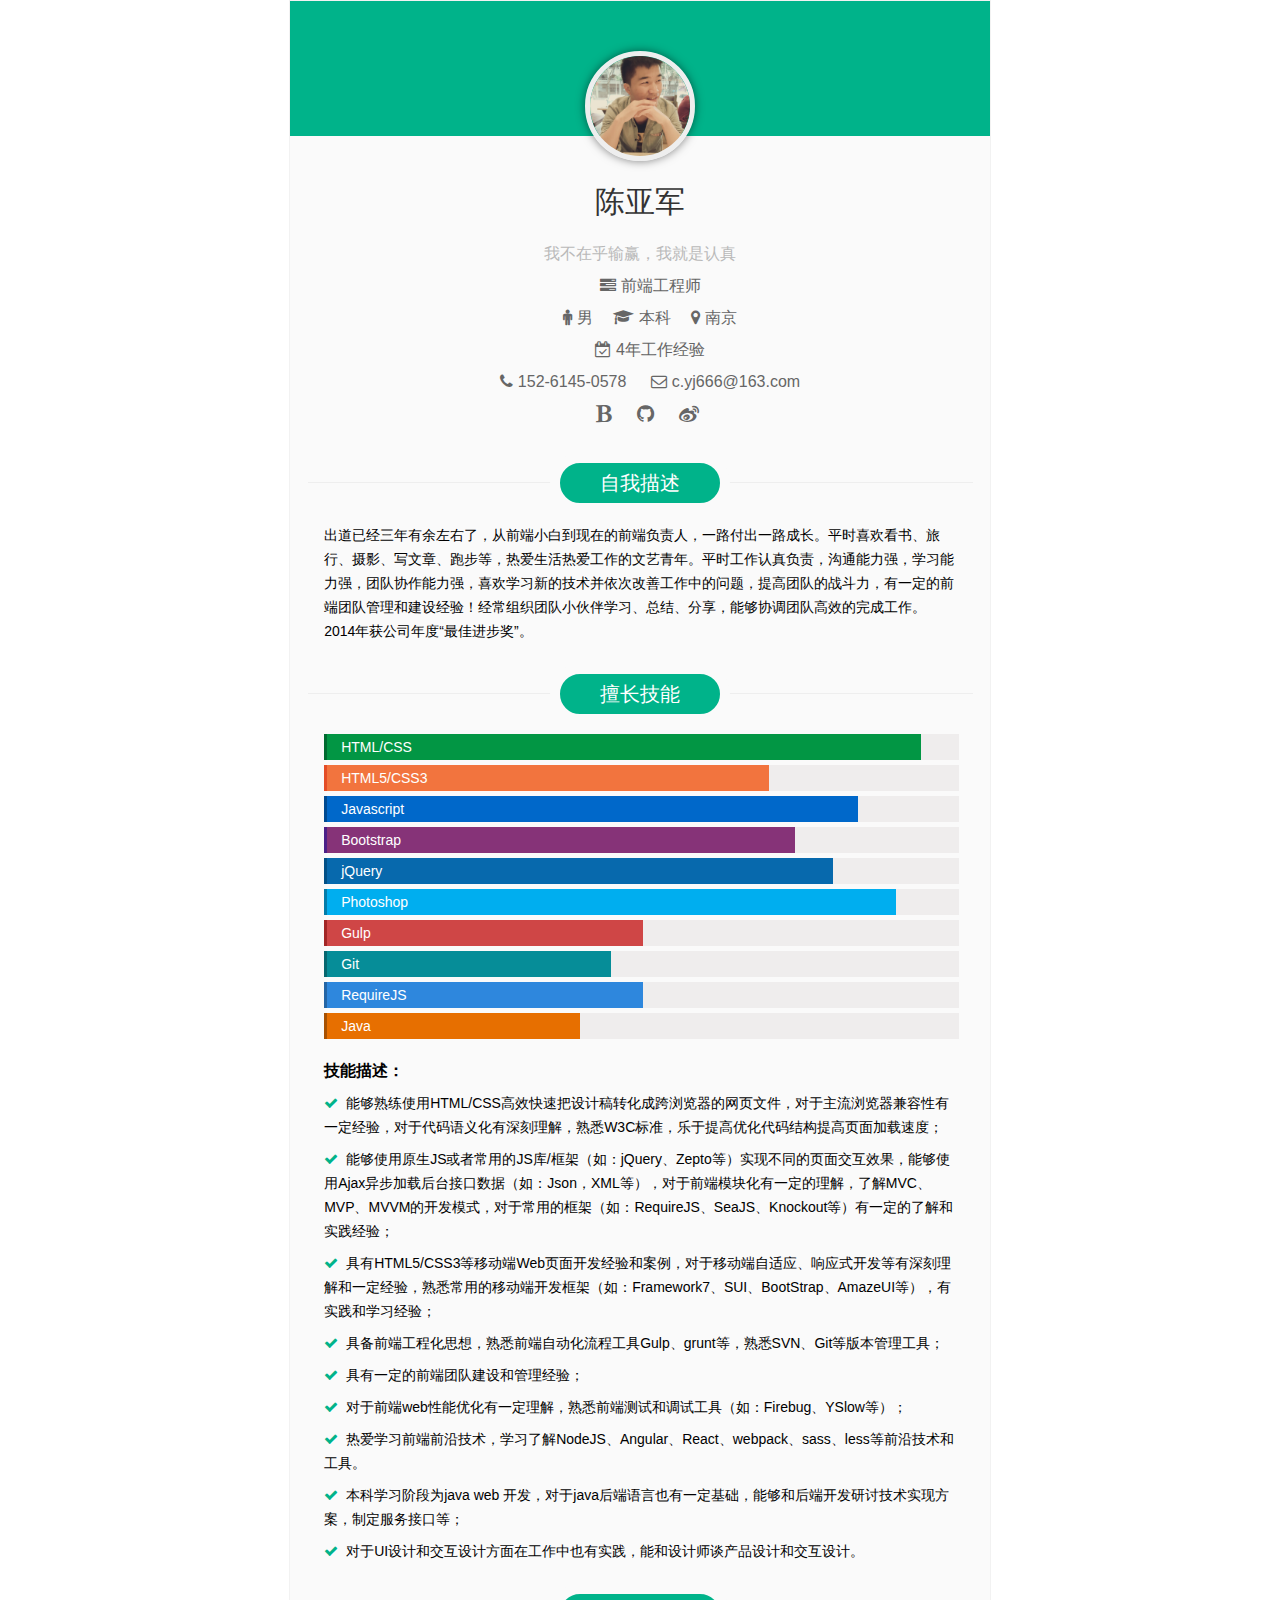
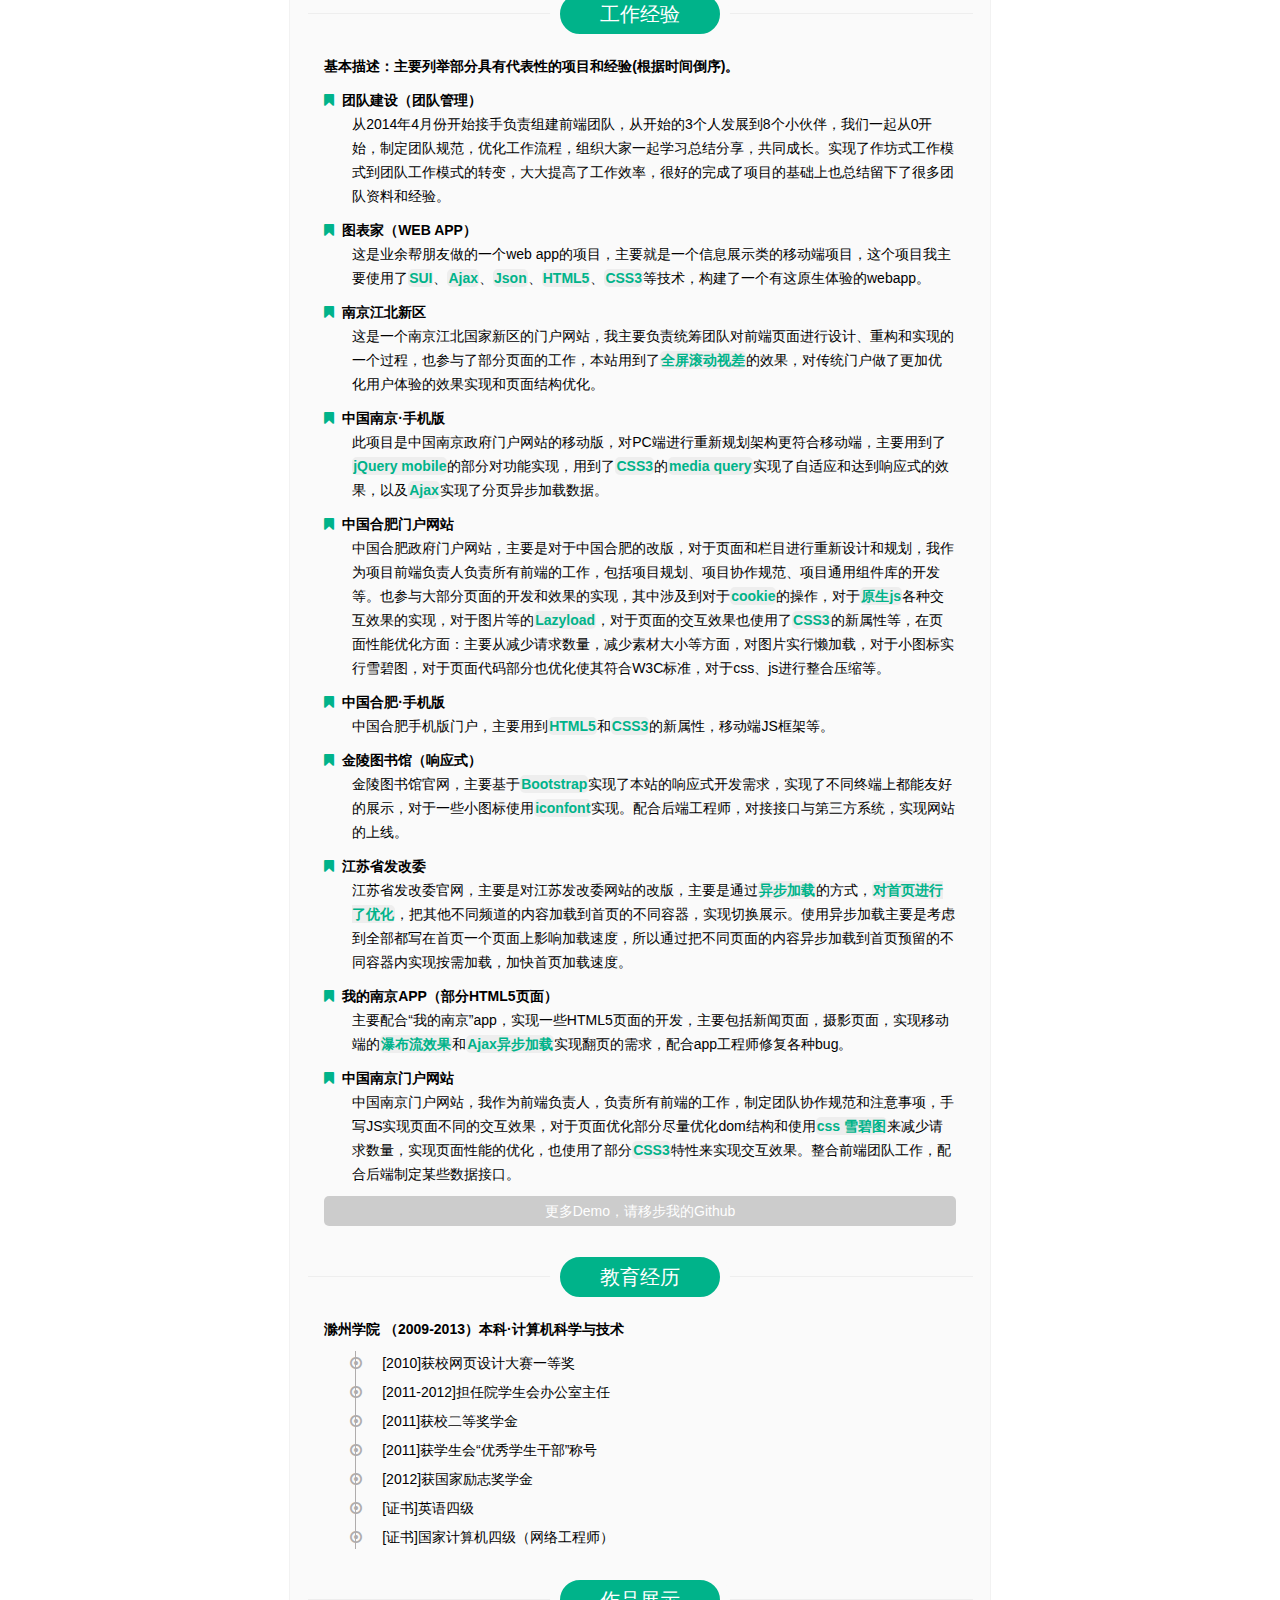
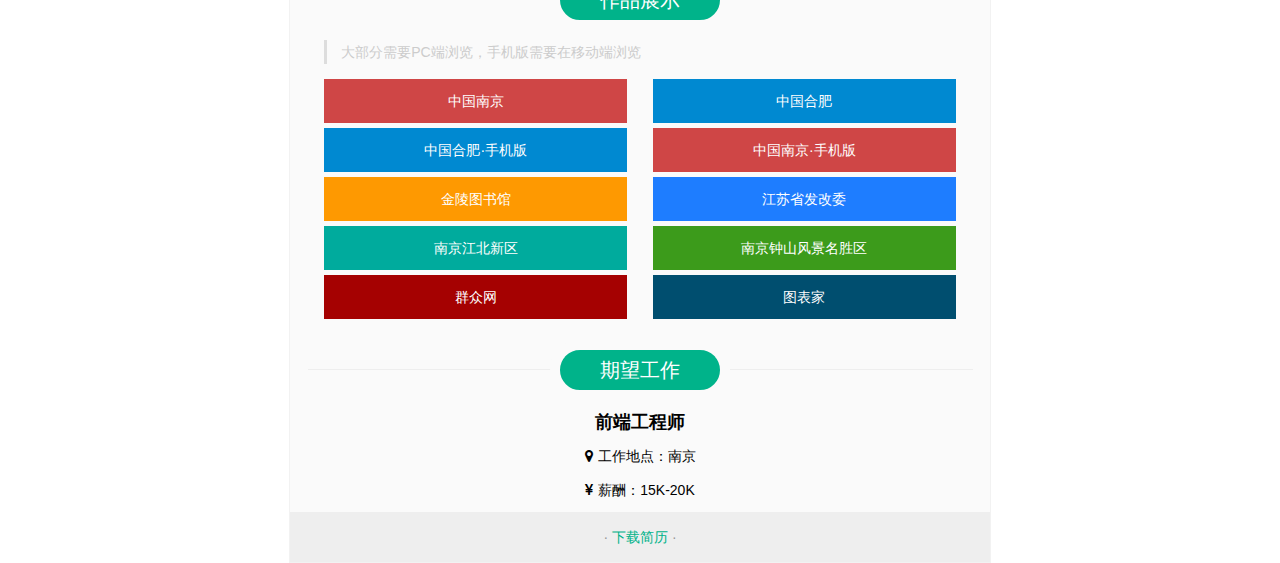
==== index-v1.html @ 7d3018c2 "update resume" ====
<!DOCTYPE html>
<html lang="en">
<head>
	<meta charset="UTF-8">
	<meta http-equiv="X-UA-Compatible" content="IE=edge">
	<title>Yajun's Resume</title>
	<meta name="viewport" content="initial-scale=1, maximum-scale=1">
	<meta name="apple-mobile-web-app-capable" content="yes">
    <meta name="apple-mobile-web-app-status-bar-style" content="black">

	<link rel="stylesheet" type="text/css"  href="css/resume.css">
	<link rel="stylesheet" type="text/css"  href="css/font-awesome.min.css">
</head>
<body>
<div class="warp">
	<div class="header">
		<img src="img/photo.jpg" />
	</div>
	<div class="block info">
		<h2>陈亚军</h2>
		<p class="f_word">我不在乎输赢，我就是认真</p>
		<p><i class="fa fa-tasks"></i>前端工程师</p>
		<p><span><i class="fa fa-male"></i>男</span><span><i class="fa fa-graduation-cap"></i>本科</span><span><i class="fa fa-map-marker"></i>南京</span></p>
		<p><i class="fa fa-calendar-check-o"></i><span>4年工作经验</span></p>
		<p><span><i class="fa fa-phone"></i>152-6145-0578</span> <span><i class="fa fa-envelope-o"></i>c.yj666@163.com</span></p>
		<p><a href="https://github.com/stuxt/stuxt.github.io/issues" target="_blank"><i class="fa fa-bold"></i></a><a href="https://github.com/stuxt" target="_blank"><i class="fa fa-github"></i></a><a href="http://weibo.com/cyj666" target="_blank"><i class="fa fa-weibo"></i></a></p>
	</div>
	<div class="ex-box">
		<div class="item-box">
			<div class="title">自我描述</div>
			<div class="content">
				<p>出道已经三年有余左右了，从前端小白到现在的前端负责人，一路付出一路成长。平时喜欢看书、旅行、摄影、写文章、跑步等，热爱生活热爱工作的文艺青年。平时工作认真负责，沟通能力强，学习能力强，团队协作能力强，喜欢学习新的技术并依次改善工作中的问题，提高团队的战斗力，有一定的前端团队管理和建设经验！经常组织团队小伙伴学习、总结、分享，能够协调团队高效的完成工作。2014年获公司年度“最佳进步奖”。</p>
			</div>
		</div>
		<div class="item-box skill">
			<div class="title">擅长技能</div>
			<div class="content">
				<ul class="tec-list">
					<li class="tec-hc"><div class="pro-box"><div class="pro-inner"><span>HTML/CSS</span></div></div></li>
					<li class="tec-h5c3"><div class="pro-box"><div class="pro-inner"><span>HTML5/CSS3</span></div></div></li>
					<li class="tec-js"><div class="pro-box"><div class="pro-inner"><span>Javascript</span></div></div></li>
					<li class="tec-bs"><div class="pro-box"><div class="pro-inner"><span>Bootstrap</span></div></div></li>
					<li class="tec-jq"><div class="pro-box"><div class="pro-inner"><span>jQuery</span></div></div></li>
					<!-- <li class="tec-node"><div class="pro-box"><div class="pro-inner"><span>NodeJS</span></div></div></li> -->
					<li class="tec-ps"><div class="pro-box"><div class="pro-inner"><span>Photoshop</span></div></div></li>
					<li class="tec-gulp"><div class="pro-box"><div class="pro-inner"><span>Gulp</span></div></div></li>
					<li class="tec-git"><div class="pro-box"><div class="pro-inner"><span>Git</span></div></div></li>
					<li class="tec-rq"><div class="pro-box"><div class="pro-inner"><span>RequireJS</span></div></div></li>
					<li class="tec-java"><div class="pro-box"><div class="pro-inner"><span>Java</span></div></div></li>
				</ul>
				<p><span>技能描述：</span></p>
				<ul class="skill-list">
					<li><i class="fa fa-check"></i>能够熟练使用HTML/CSS高效快速把设计稿转化成跨浏览器的网页文件，对于主流浏览器兼容性有一定经验，对于代码语义化有深刻理解，熟悉W3C标准，乐于提高优化代码结构提高页面加载速度；</li>
					<li><i class="fa fa-check"></i>能够使用原生JS或者常用的JS库/框架（如：jQuery、Zepto等）实现不同的页面交互效果，能够使用Ajax异步加载后台接口数据（如：Json，XML等），对于前端模块化有一定的理解，了解MVC、MVP、MVVM的开发模式，对于常用的框架（如：RequireJS、SeaJS、Knockout等）有一定的了解和实践经验；</li>
					<li><i class="fa fa-check"></i>具有HTML5/CSS3等移动端Web页面开发经验和案例，对于移动端自适应、响应式开发等有深刻理解和一定经验，熟悉常用的移动端开发框架（如：Framework7、SUI、BootStrap、AmazeUI等），有实践和学习经验；</li>
					<li><i class="fa fa-check"></i>具备前端工程化思想，熟悉前端自动化流程工具Gulp、grunt等，熟悉SVN、Git等版本管理工具；</li>
					<li><i class="fa fa-check"></i>具有一定的前端团队建设和管理经验；</li>
					<li><i class="fa fa-check"></i>对于前端web性能优化有一定理解，熟悉前端测试和调试工具（如：Firebug、YSlow等）；</li>
					<li><i class="fa fa-check"></i>热爱学习前端前沿技术，学习了解NodeJS、Angular、React、webpack、sass、less等前沿技术和工具。</li>
					<li><i class="fa fa-check"></i>本科学习阶段为java web 开发，对于java后端语言也有一定基础，能够和后端开发研讨技术实现方案，制定服务接口等；</li>
					<li><i class="fa fa-check"></i>对于UI设计和交互设计方面在工作中也有实践，能和设计师谈产品设计和交互设计。</li>
				</ul>
			</div>
		</div>
		<div class="item-box exp">
			<div class="title">工作经验</div>
			<div class="content">
				<p><span>基本描述：</span>主要列举部分具有代表性的项目和经验(根据时间倒序)。</p>
				<dl>
					<dt><i class="fa fa-bookmark"></i>团队建设（团队管理）</dt>
					<dd>从2014年4月份开始接手负责组建前端团队，从开始的3个人发展到8个小伙伴，我们一起从0开始，制定团队规范，优化工作流程，组织大家一起学习总结分享，共同成长。实现了作坊式工作模式到团队工作模式的转变，大大提高了工作效率，很好的完成了项目的基础上也总结留下了很多团队资料和经验。</dd>
					<dt><i class="fa fa-bookmark"></i>图表家（WEB APP）</dt>
					<dd>这是业余帮朋友做的一个web app的项目，主要就是一个信息展示类的移动端项目，这个项目我主要使用了<span>SUI</span>、<span>Ajax</span>、<span>Json</span>、<span>HTML5</span>、<span>CSS3</span>等技术，构建了一个有这原生体验的webapp。</dd>
					<dt><i class="fa fa-bookmark"></i>南京江北新区</dt>
					<dd>这是一个南京江北国家新区的门户网站，我主要负责统筹团队对前端页面进行设计、重构和实现的一个过程，也参与了部分页面的工作，本站用到了<span>全屏滚动视差</span>的效果，对传统门户做了更加优化用户体验的效果实现和页面结构优化。</dd>
					<dt><i class="fa fa-bookmark"></i>中国南京·手机版</dt>
					<dd>此项目是中国南京政府门户网站的移动版，对PC端进行重新规划架构更符合移动端，主要用到了<span>jQuery mobile</span>的部分对功能实现，用到了<span>CSS3</span>的<span>media query</span>实现了自适应和达到响应式的效果，以及<span>Ajax</span>实现了分页异步加载数据。</dd>
					<dt><i class="fa fa-bookmark"></i>中国合肥门户网站</dt>
					<dd>中国合肥政府门户网站，主要是对于中国合肥的改版，对于页面和栏目进行重新设计和规划，我作为项目前端负责人负责所有前端的工作，包括项目规划、项目协作规范、项目通用组件库的开发等。也参与大部分页面的开发和效果的实现，其中涉及到对于<span>cookie</span>的操作，对于<span>原生js</span>各种交互效果的实现，对于图片等的<span>Lazyload</span>，对于页面的交互效果也使用了<span>CSS3</span>的新属性等，在页面性能优化方面：主要从减少请求数量，减少素材大小等方面，对图片实行懒加载，对于小图标实行雪碧图，对于页面代码部分也优化使其符合W3C标准，对于css、js进行整合压缩等。</dd>
					<dt><i class="fa fa-bookmark"></i>中国合肥·手机版</dt>
					<dd>中国合肥手机版门户，主要用到<span>HTML5</span>和<span>CSS3</span>的新属性，移动端JS框架等。</dd>
					<dt><i class="fa fa-bookmark"></i>金陵图书馆（响应式）</dt>
					<dd>金陵图书馆官网，主要基于<span>Bootstrap</span>实现了本站的响应式开发需求，实现了不同终端上都能友好的展示，对于一些小图标使用<span>iconfont</span>实现。配合后端工程师，对接接口与第三方系统，实现网站的上线。</dd>
					<dt><i class="fa fa-bookmark"></i>江苏省发改委</dt>
					<dd>江苏省发改委官网，主要是对江苏发改委网站的改版，主要是通过<span>异步加载</span>的方式，<span>对首页进行了优化</span>，把其他不同频道的内容加载到首页的不同容器，实现切换展示。使用异步加载主要是考虑到全部都写在首页一个页面上影响加载速度，所以通过把不同页面的内容异步加载到首页预留的不同容器内实现按需加载，加快首页加载速度。</dd>
					<dt><i class="fa fa-bookmark"></i>我的南京APP（部分HTML5页面）</dt>
					<dd>主要配合“我的南京”app，实现一些HTML5页面的开发，主要包括新闻页面，摄影页面，实现移动端的<span>瀑布流效果</span>和<span>Ajax异步加载</span>实现翻页的需求，配合app工程师修复各种bug。</dd>
					<dt><i class="fa fa-bookmark"></i>中国南京门户网站</dt>
					<dd>中国南京门户网站，我作为前端负责人，负责所有前端的工作，制定团队协作规范和注意事项，手写JS实现页面不同的交互效果，对于页面优化部分尽量优化dom结构和使用<span>css 雪碧图</span>来减少请求数量，实现页面性能的优化，也使用了部分<span>CSS3</span>特性来实现交互效果。整合前端团队工作，配合后端制定某些数据接口。</dd>
				</dl>
				<a href="https://github.com/stuxt" target="_blank" class="a-github">更多Demo，请移步我的Github</a>
			</div>
		</div>
		<div class="item-box edu">
			<div class="title">教育经历</div>
			<div class="content">
				<p>滁州学院 （2009-2013）本科·计算机科学与技术</p>
				<ul>
					<li><i class="fa fa-dot-circle-o"></i>[2010]获校网页设计大赛一等奖</li>
					<li><i class="fa fa-dot-circle-o"></i>[2011-2012]担任院学生会办公室主任</li>
					<li><i class="fa fa-dot-circle-o"></i>[2011]获校二等奖学金</li>
					<li><i class="fa fa-dot-circle-o"></i>[2011]获学生会“优秀学生干部”称号</li>
					<li><i class="fa fa-dot-circle-o"></i>[2012]获国家励志奖学金</li>
					<li><i class="fa fa-dot-circle-o"></i>[证书]英语四级</li>
					<li><i class="fa fa-dot-circle-o"></i>[证书]国家计算机四级（网络工程师）</li>
				</ul>
			</div>
		</div>
		<div class="item-box product">
			<div class="title">作品展示</div>
			<div class="content">
				<p>大部分需要PC端浏览，手机版需要在移动端浏览</p>
				<ul>
					<li class="nj-pc"><a href="http://www.nj.gov.cn" target="_blank">中国南京</a></li>
					<li class="hf-pc"><a href="www.hefei.gov.cn" target="_blank">中国合肥</a></li>
					<li class="hf-mobile"><a href="http://www.hefei.gov.cn/m/" target="_blank">中国合肥·手机版</a></li>
					<li class="nj-mobile"><a href="http://www.nj.gov.cn/njgov_2014/zgnjsjb/" target="_blank">中国南京·手机版</a></li>
					<li class="jllib"><a href="http://www.jllib.cn" target="_blank">金陵图书馆</a></li>
					<li class="dpc-pc"><a href="http://www.jsdpc.gov.cn" target="_blank">江苏省发改委</a></li>
					<li class="njjb-pc"><a href="http://njna.nanjing.gov.cn/" target="_blank">南京江北新区</a></li>
					<li class="zsl-pc"><a href="http://zschina.nanjing.gov.cn/" target="_blank">南京钟山风景名胜区</a></li>
					<li class="qz-pc"><a href="http://www.qunzh.com" target="_blank">群众网</a></li>
					<li class="tbj-mobile"><a href="http://m.tubiaojia.com/" target="_blank">图表家</a></li>
				</ul>
			</div>
		</div>
		<div class="item-box job">
			<div class="title">期望工作</div>
			<div class="content">
				<p class="postion">前端工程师</p>
				<p><span><i class="fa fa-map-marker"></i>工作地点：南京</span></p>
				<p><i class="fa fa-jpy"></i>薪酬：15K-20K</p>
			</div>
		</div>
	</div>


	<div class="footer">
		<p>· <a href="https://github.com/stuxt/Resume/blob/master/files/Yajun's%20Resume.pdf" target="_blank">下载简历</a> ·</p>
	</div>
</div>
</body>
</html>
---- css/resume.css ----
@charset "utf-8";

html{ font-size: 100px; font-family: "Microsoft YaHei",sans-serif;}
/*css reset*/
body,div,dl,dt,dd,ul,ol,li,h1,h2,h3,h4,h5,h6,form,input,textarea,p,select,span { margin:0px; padding:0px;}
img{ border:none; }
dl,ul,ol,menu,li { list-style:none; }
li{list-style-type:none;}
p{word-wrap:break-word}
.clearfix:before, .clearfix:after {
		content: "";
		display: table;
		clear:both;
}
.clear{ clear:both;}
.left{ float:left;}
.right{ float:right;}
a{ text-decoration: none;}

/*css reset  end*/

.warp{ max-width: 7rem; background-color: #fafafa; margin: 0 auto; border: 1px solid #f2f2f2;}
.header{ height: 1.35rem; background-color: #00B38A; text-align: center;}
.header img{ width: 1rem; height: 1rem; border-radius: 50%; border:5px #eee solid; margin-top: .5rem; box-shadow: 0px 0px 10px rgba(0,0,0,.5);}

.info{ text-align: center; color: #666; font-size: .16rem; line-height: .32rem; margin-top: .5rem;}
.info h2{ font-size: .3rem; color: #333; margin: .2rem 0; font-weight: normal;}
.f_word{ color: #B9B9B9;}
.info i{ margin-right: .05rem; margin-left: .2rem;}
.info a{ color: #666; font-size: .2rem;}
.info a:hover{ color: #00B38A;}

.ex-box{ width: 95%; margin: 0 auto;}
.item-box{ border-top: 1px solid #eee; margin-top: .5rem;}
.item-box .title{ font-size: .2rem; width: 1.5rem; margin: 0 auto; text-align: center; margin-top: -30px; padding: .05rem;
	 height: .3rem; line-height: .3rem; border:.1rem #fafafa solid; border-radius: .5rem; color: #fff; background-color: #00B38A;}
.item-box .content{ width: 95%; margin: 10px auto; font-size: .14rem; line-height: .24rem;}

.tec-list li{ width: 100%; height: .26rem;line-height: .26rem;  margin: 5px 0; border-left: 3px solid #999;}
.tec-list li .pro-box{ width: 100%; background-color: #EFEDED; overflow: hidden;}
.tec-list li .pro-inner{ float: left; color: #fff; text-indent: 1em; }
.tec-list li.tec-hc{border-left: 3px solid #006B30;}
.tec-list li.tec-hc .pro-inner{ width: 94%; background-color: #029644;}
.tec-list li.tec-h5c3{border-left: 3px solid #E44D26;}
.tec-list li.tec-h5c3 .pro-inner{ width: 70%; background-color: #F2743E;}
.tec-list li.tec-js{border-left: 3px solid #004A90;}
.tec-list li.tec-js .pro-inner{ width: 84%; background-color: #0068CA;}
.tec-list li.tec-bs{border-left: 3px solid #4C2088;}
.tec-list li.tec-bs .pro-inner{ width: 74%; background-color: #863378;}
.tec-list li.tec-jq{border-left: 3px solid #025086;}
.tec-list li.tec-jq .pro-inner{ width: 80%; background-color: #0769AD;}
.tec-list li.tec-node{border-left: 3px solid #507501;}
.tec-list li.tec-node .pro-inner{ width: 10%; background-color: #80BD01;}
.tec-list li.tec-ps{border-left: 3px solid #037CA9;}
.tec-list li.tec-ps .pro-inner{ width: 90%; background-color: #00AEEF;}
.tec-list li.tec-gulp{border-left: 3px solid #A22626;}
.tec-list li.tec-gulp .pro-inner{ width: 50%; background-color: #CF4646;}
.tec-list li.tec-git{border-left: 3px solid #07676F;}
.tec-list li.tec-git .pro-inner{ width: 45%; background-color: #068D98;}
.tec-list li.tec-rq{border-left: 3px solid #2465A5;}
.tec-list li.tec-rq .pro-inner{ width: 50%; background-color: #2E87DD;}
.tec-list li.tec-java{border-left: 3px solid #A75102;}
.tec-list li.tec-java .pro-inner{ width: 40%; background-color: #E76F00;}

.skill .content p{ margin-top: .2rem;}
.skill .content p span{ font-weight: bold; font-size: .16rem;}
.skill-list{ margin-top: .05rem;}
.skill-list li{ margin: 8px 0;}
.skill-list li i{ margin-right: 8px; color: #00B38A;}

.exp .content p{ font-weight: bold; margin: .1rem 0;}
.exp .content dl{}
.exp .content dt{ font-weight: bold; margin-top: .1rem;}
.exp .content dt i{margin-right: 8px; color: #00B38A;}
.exp .content dd{ padding-left: 2em;}
.exp .content dd span{ background-color: #eee; color: #00B38A; border-radius: 5px; padding: 1px; font-weight: bold;}
.exp .a-github{ display: block; width: 100%; height: 30px; line-height: 30px; margin: 10px auto; 
	border-radius: 5px; text-align: center; background-color: #ccc; color: #fff;}
.exp .a-github:hover{ background-color: #00B38A;}

.edu .content p{ font-weight: bold; margin: .1rem 0;}
.edu .content ul{ border-left: 1px solid #AFACAC; width: 90%; margin: 0 auto; }
.edu .content ul li{ margin: 5px 0; margin-left: -6px;}
.edu .content ul li i{ margin-right: 20px; color: #AFACAC;}
.edu .content ul li:hover{ color: #00B38A;}
.edu .content ul li:hover i{color: #00B38A;}

.product .content p{ border-left: #ddd 3px solid; padding-left: 1em; margin: .1rem 0; color: #ccc;}
.product .content ul{ overflow: hidden;}
.product .content li{ width: 48%; padding: .1rem 0; margin-top: 5px; float: left; text-align: center;}
.product .content li:nth-child(2n){ float: right;}
.product .content li a{ display: block; color: #fff;}
.product .content li.nj-pc{ background-color:#CF4646; }
.product .content li.hf-pc{ background-color:#0089D1; }
.product .content li.dpc-pc{ background-color:#1E7DFF; }
.product .content li.nj-mobile{ background-color:#CF4646; }
.product .content li.hf-mobile{ background-color:#0089D1; }
.product .content li.jllib{ background-color:#FE9901; }
.product .content li.njjb-pc{ background-color:#00AB9D; }
.product .content li.zsl-pc{ background-color:#3C9B1B; }
.product .content li.qz-pc{ background-color:#A50101; }
.product .content li.tbj-mobile{ background-color:#004E6F; }

.job .content{ text-align: center;}
.job .content p{ margin: .1rem 0;}
.postion{ font-size: .18rem; font-weight: bold;}
.job .content p i{ margin-right: 5px;}


.footer{ height: .5rem; text-align: center; font-size: .14rem; color: #999; line-height: .5rem; background-color: #eee;}
.footer a{color: #00B38A;}
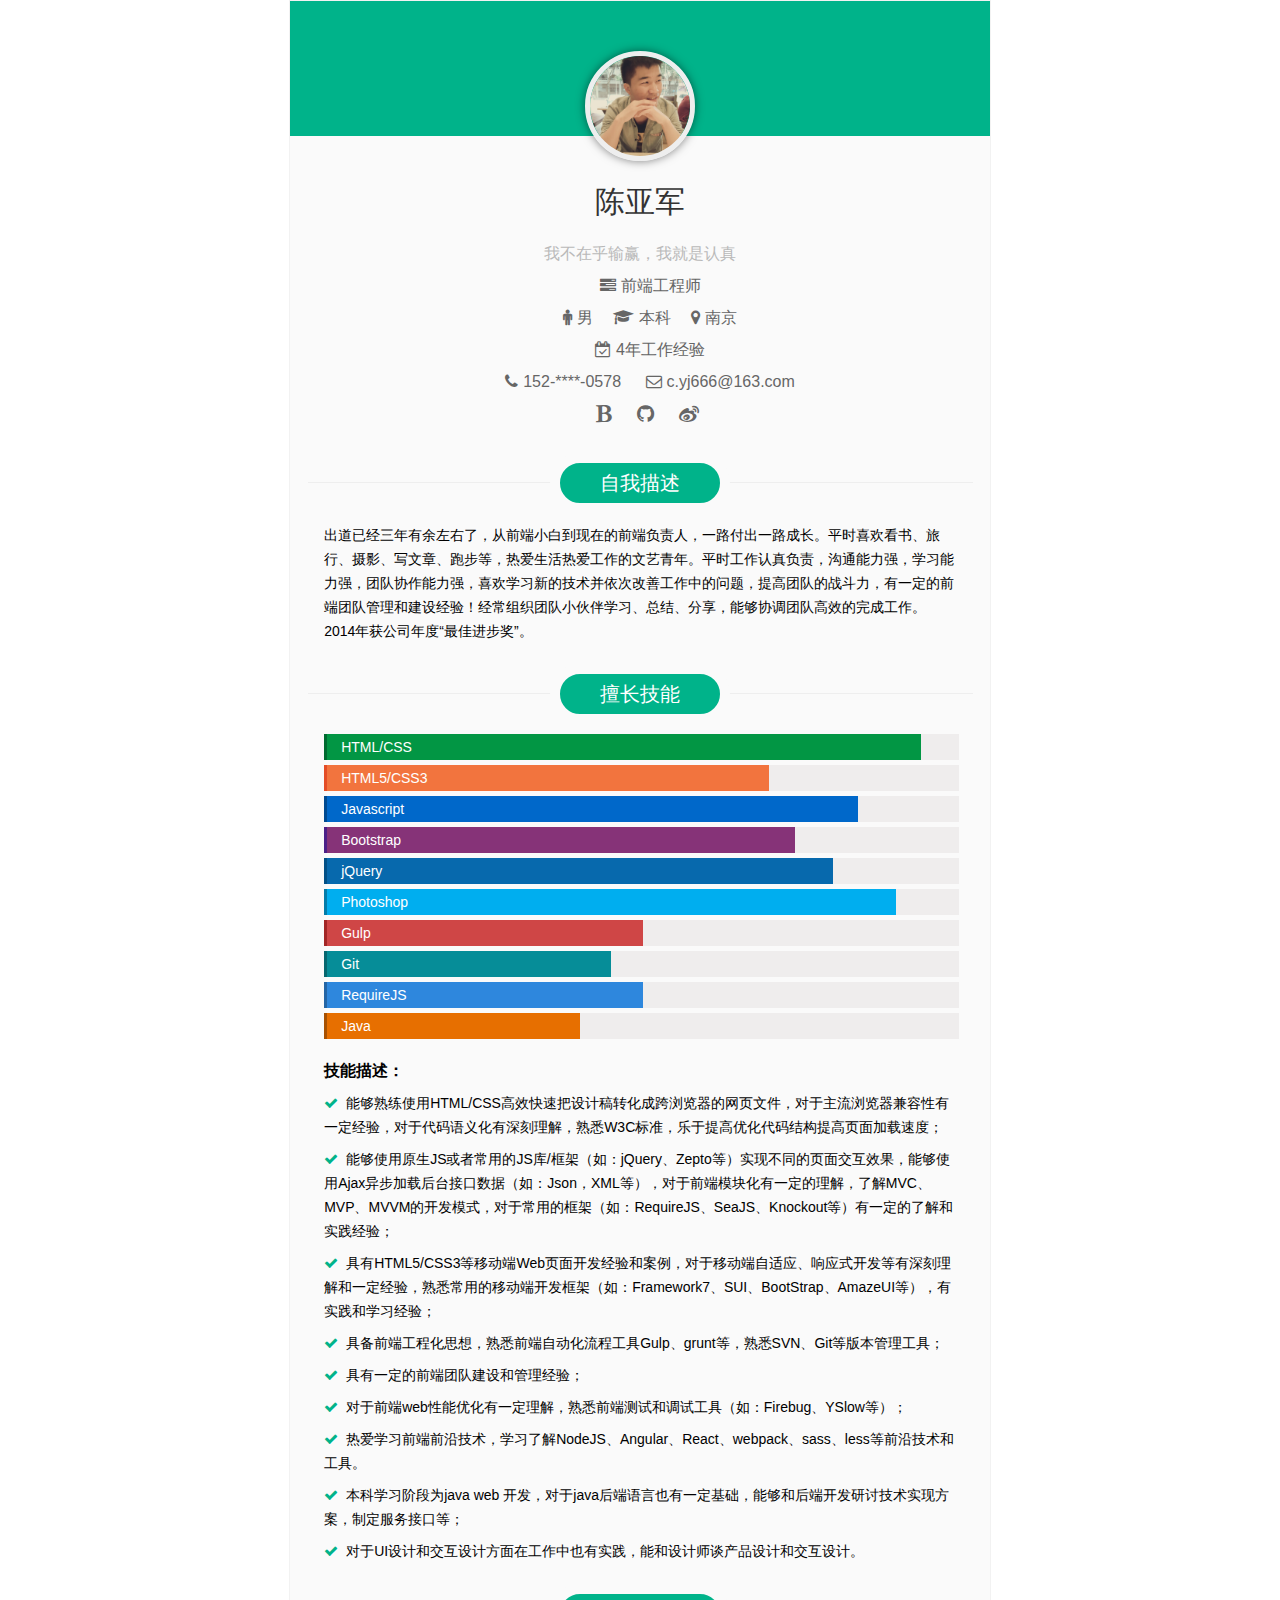
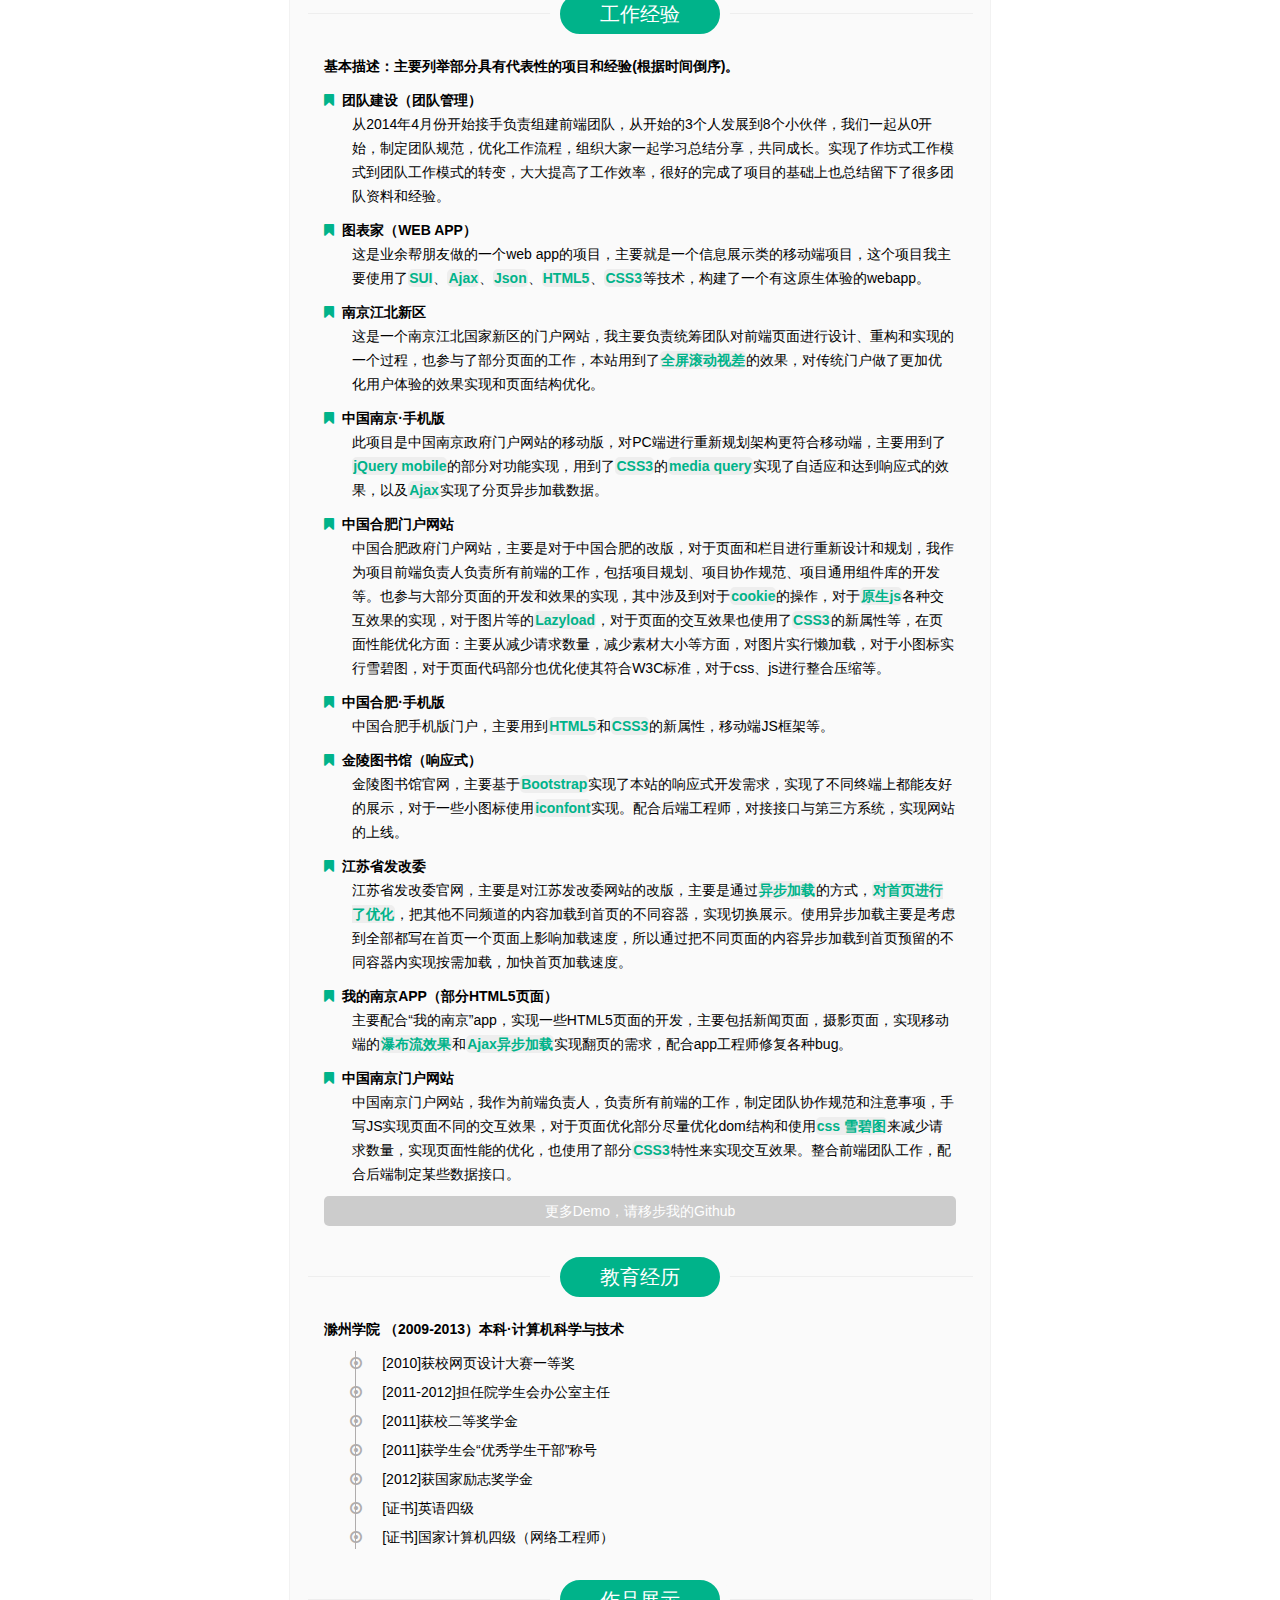
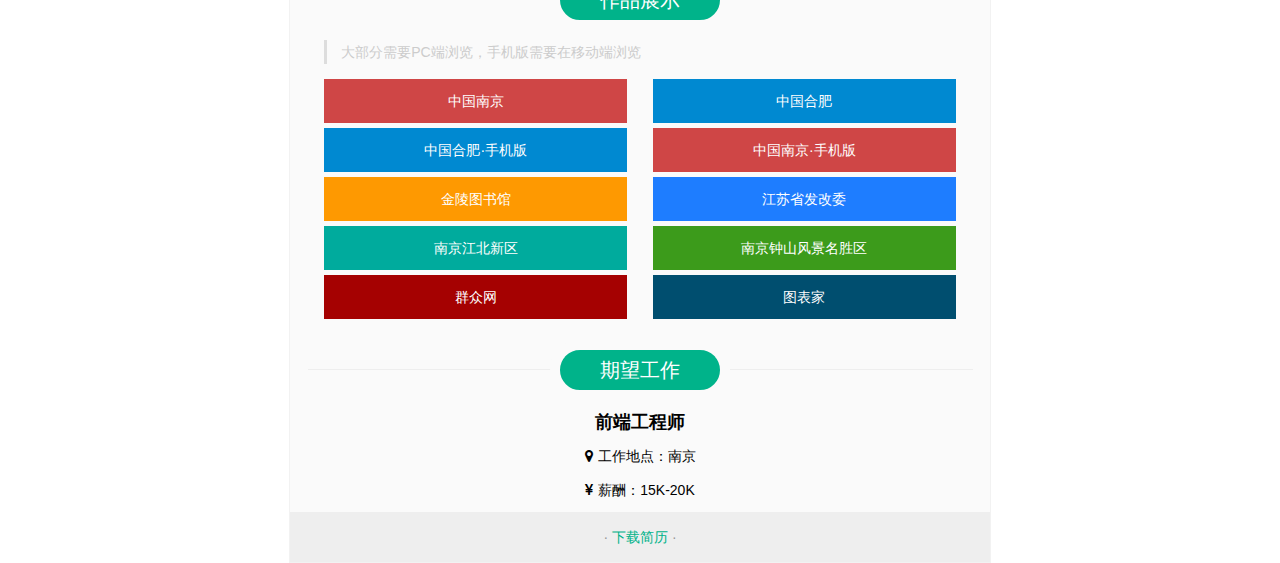
==== commit 99ce3ae3: "Update index-v1.html" ====
--- a/index-v1.html
+++ b/index-v1.html
@@ -22,7 +22,7 @@
 		<p><i class="fa fa-tasks"></i>前端工程师</p>
 		<p><span><i class="fa fa-male"></i>男</span><span><i class="fa fa-graduation-cap"></i>本科</span><span><i class="fa fa-map-marker"></i>南京</span></p>
 		<p><i class="fa fa-calendar-check-o"></i><span>4年工作经验</span></p>
-		<p><span><i class="fa fa-phone"></i>152-6145-0578</span> <span><i class="fa fa-envelope-o"></i>c.yj666@163.com</span></p>
+		<p><span><i class="fa fa-phone"></i>152-****-0578</span> <span><i class="fa fa-envelope-o"></i>c.yj666@163.com</span></p>
 		<p><a href="https://github.com/stuxt/stuxt.github.io/issues" target="_blank"><i class="fa fa-bold"></i></a><a href="https://github.com/stuxt" target="_blank"><i class="fa fa-github"></i></a><a href="http://weibo.com/cyj666" target="_blank"><i class="fa fa-weibo"></i></a></p>
 	</div>
 	<div class="ex-box">
@@ -140,4 +140,4 @@
 	</div>
 </div>
 </body>
-</html>+</html>
